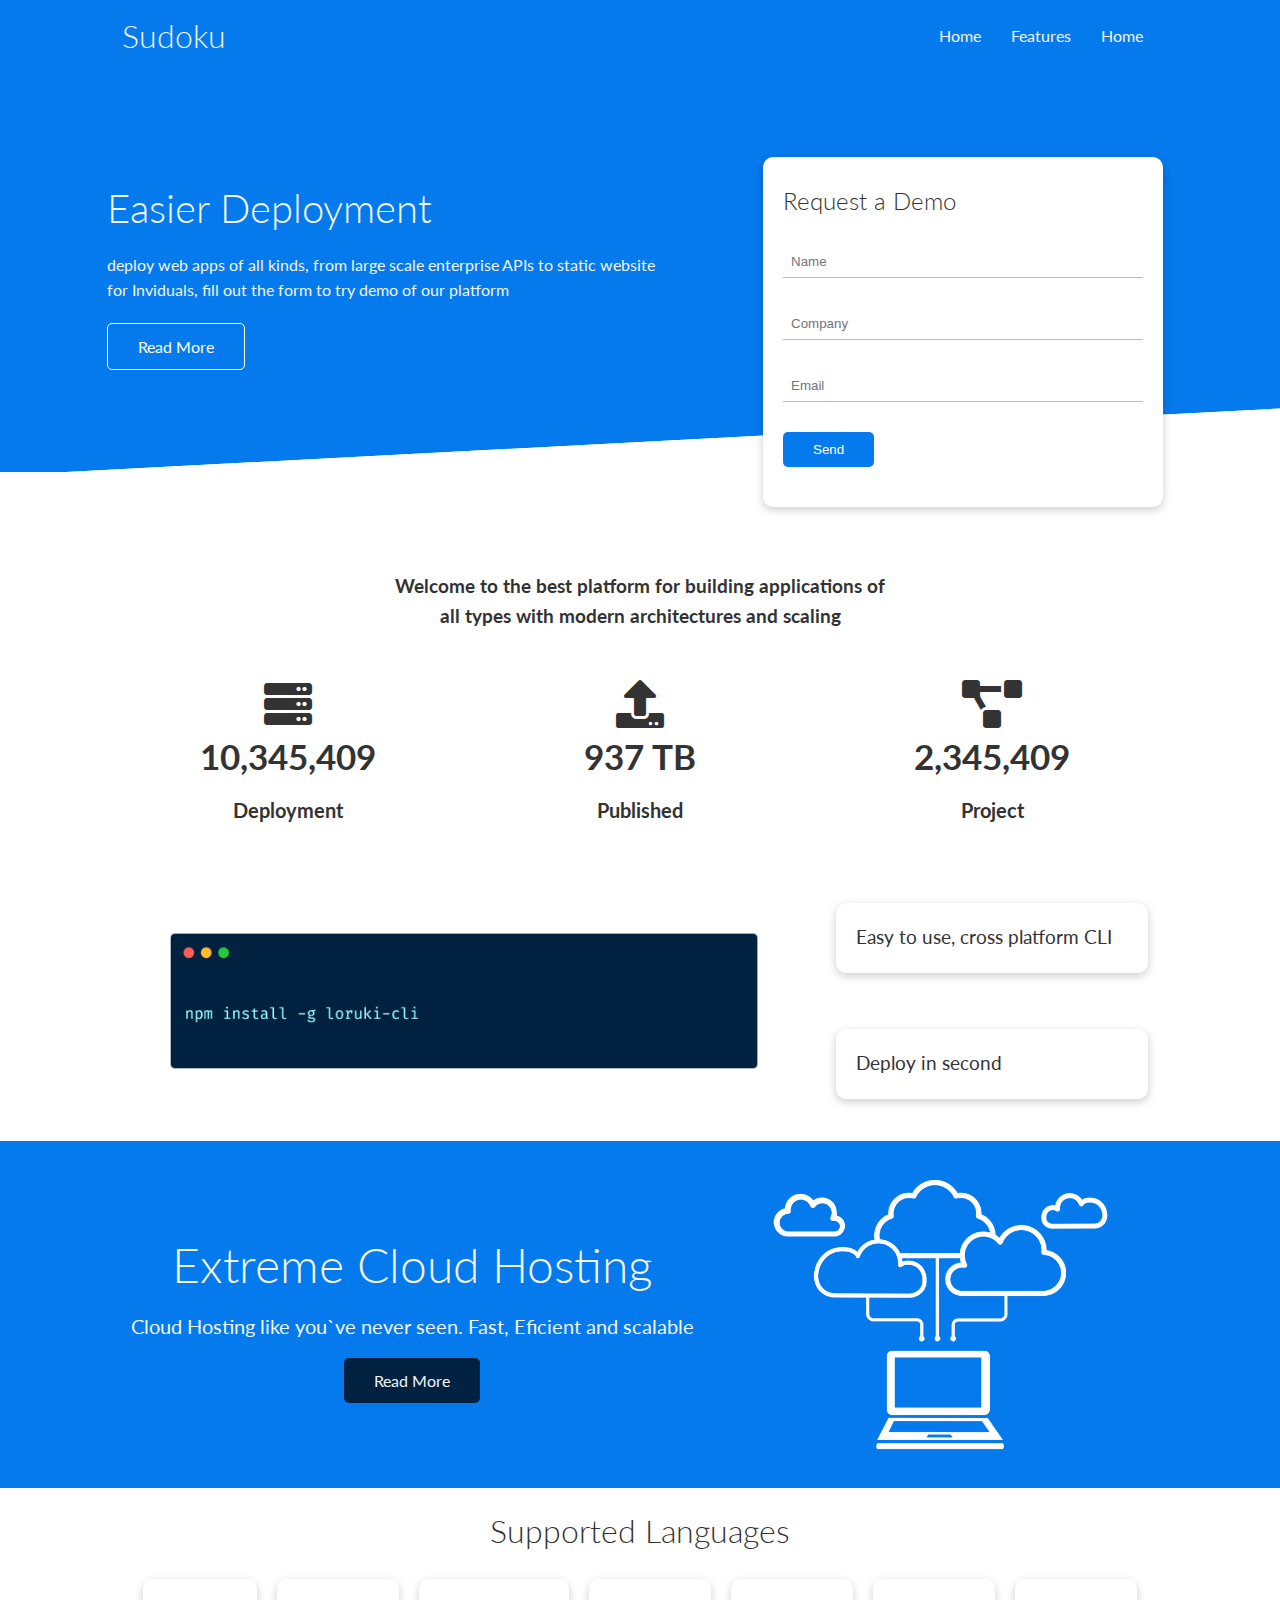
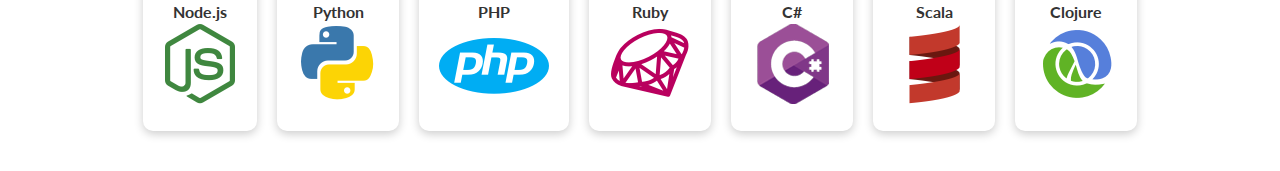
==== index.html @ 8d65966e "first commit" ====
<!DOCTYPE html>
<html lang="en">

<head>
  <meta charset="UTF-8">
  <meta name="viewport" content="width=device-width, initial-scale=1.0">
  <title>Traversy</title>
  <link rel="stylesheet" href="https://cdnjs.cloudflare.com/ajax/libs/font-awesome/5.15.1/css/all.min.css" />
  <link rel="stylesheet" href="css/style.css">
</head>

<body>
  <!-- HEADER -->
  <div class="navbar">
    <div class="container flex">
      <h1 class="header-logo">Sudoku</h1>
      <!-- navbar -->
      <nav>
        <ul class="menus flex">
          <li><a href="index.html">Home</a></li>
          <li><a href="features.html">Features</a></li>
          <li><a href="docs.html">Home</a></li>
        </ul>
      </nav>
      <!-- end navbar -->
    </div>
  </div>
  <!-- END HEADER -->

  <!-- SHOWCASE START -->
  <section id="showcase" class="showcase">
    <div class="container grid">
      <div class="showcase-text-wrap">
        <h1>Easier Deployment</h1>
        <p>deploy web apps of all kinds, from large scale enterprise APIs to static website for Inviduals, fill out the
          form to try demo of our platform</p>
        <!-- button -->
        <a href="features.html" class="btn btn-outline">Read More</a>
        <!-- end button -->
      </div>
      <div class="showcase-form card">
        <h2>Request a Demo</h2>
        <!-- form -->
        <form>
          <div class="form-control">
            <input type="text" name="name" placeholder="Name">
          </div>
          <div class="form-control">
            <input type="text" name="company" placeholder="Company">
          </div>
          <div class="form-control">
            <input type="email" name="email" placeholder="Email" required>
          </div>
          <!-- btn -->
          <input type="submit" value="Send" class="btn btn-pimary">
          <!-- end btn -->
        </form>
        <!-- end form -->
      </div>
    </div>
  </section>
  <!-- SHOWCASE END -->

  <!-- STATS -->
  <section class="stats" id="stats">
    <div class="container">
      <!--- my-1 = margin sumbu Y (vertical) -->
      <h3 class="stats-heading text-center my-1">
        Welcome to the best platform for building applications of
        all types with modern architectures and scaling
      </h3>

      <div class="grid grid-3 text-center my-4">
        <div>
          <i class="fas fa-server fa-3x"></i>
          <h3>10,345,409</h3>
          <p class="text-secondary">Deployment</p>
        </div>
        <div>
          <i class="fas fa-upload fa-3x"></i>
          <h3>937 TB</h3>
          <p class="text-secondary">Published</p>
        </div>
        <div>
          <i class="fas fa-project-diagram fa-3x"></i>
          <h3>2,345,409</h3>
          <p class="text-secondary">Project</p>
        </div>
      </div>
    </div>
  </section>
  <!-- END STATS -->

  <!-- CLI START -->
  <section id="cli" class="cli">
    <div class="container grid">
      <img src="images/cli.png" alt="cli">
      <div class="card">
        <h3>Easy to use, cross platform CLI</h3>
      </div>
      <div class="card">
        <h3>Deploy in second</h3>
      </div>
    </div>
  </section>
  <!-- END STATS -->

  <!-- START CLOUD -->
  <section class="cloud bg-primary my-2 py-2">
    <div class="container grid">
      <div class="text-center">
        <h2 class="lg">Extreme Cloud Hosting</h2>
        <p class="lead my-1">Cloud Hosting like you`ve never seen. Fast, Eficient and scalable</p>
        <a href="features.html" class="btn btn-dark">Read More</a>
      </div>
      <img src="images/cloud.png" alt="cloud">
    </div>
  </section>
  <!-- END CLOUD -->

  <!-- LANGUAGES -->
  <section class="languages">
    <h2 class="md text-center m-y2">
      Supported Languages
    </h2>
    <div class="container flex-center">
      <div class="card">
        <h4>Node.js</h4>
        <img src="images/logos/node.png" alt="node">
      </div>
      <div class="card">
        <h4>Python</h4>
        <img src="images/logos/python.png" alt="py">
      </div>
      <div class="card">
        <h4>PHP</h4>
        <img src="images/logos/php.png" alt="php">
      </div>
      <div class="card">
        <h4>Ruby</h4>
        <img src="images/logos/ruby.png" alt="rb">
      </div>
      <div class="card">
        <h4>C#</h4>
        <img src="images/logos/csharp.png" alt="c#">
      </div>
      <div class="card">
        <h4>Scala</h4>
        <img src="images/logos/scala.png" alt="sc">
      </div>
      <div class="card">
        <h4>Clojure</h4>
        <img src="images/logos/clojure.png" alt="cl">
      </div>
    </div>
  </section>
  <!-- END LANGUAGES -->

</body>

</html>
---- css/style.css ----
@import url("https://fonts.googleapis.com/css2?family=Lato:wght@300;700;900&display=swap");
.languages .card {
  text-align: center;
  margin: 18px 10px 40px;
}

.languages .flex {
  -ms-flex-wrap: wrap;
      flex-wrap: wrap;
  -webkit-box-pack: center;
      -ms-flex-pack: center;
          justify-content: center;
}

* {
  -webkit-box-sizing: border-box;
          box-sizing: border-box;
  padding: 0;
  margin: 0;
}

body {
  font-family: 'Lato', sans-serif;
  color: #333;
  line-height: 1.6;
}

ul {
  list-style-type: none;
}

a {
  text-decoration: none;
  color: #333;
}

h1, h2 {
  font-weight: 300;
  line-height: 1.2;
  margin: 10px 0;
}

p {
  margin: 10px 0;
}

img {
  width: 100%;
}

.btn {
  display: inline-block;
  padding: 10px 30px;
  cursor: pointer;
  background: #047aed;
  color: #fff;
  border: none;
  border-radius: 5px;
  -webkit-transition: 0.5s;
  transition: 0.5s;
}

.btn:hover {
  -webkit-transform: scale(0.88);
          transform: scale(0.88);
}

.btn-outline {
  background-color: transparent;
  border: #fff solid 1px;
}

.bg-primary, .btn-primary {
  background-color: #047aed;
  color: #f4f4f4;
}

.bg-secondary, .btn-secondary {
  background-color: #1c3fa8;
  color: #f4f4f4;
}

.bg-dark, .btn-dark {
  background-color: #002240;
  color: #f4f4f4;
}

.container {
  overflow: auto;
  max-width: 1100px;
  margin: 0 auto;
  padding: 0 2rem;
}

.card {
  color: #333;
  background-color: #ffff;
  border-radius: 10px;
  -webkit-box-shadow: 0 3px 10px rgba(0, 0, 0, 0.2);
          box-shadow: 0 3px 10px rgba(0, 0, 0, 0.2);
  padding: 20px;
  margin: 10px;
}

.flex {
  display: -webkit-box;
  display: -ms-flexbox;
  display: flex;
  -webkit-box-align: center;
      -ms-flex-align: center;
          align-items: center;
  -webkit-box-pack: justify;
      -ms-flex-pack: justify;
          justify-content: space-between;
  height: 100%;
}

.flex-center {
  display: -webkit-box;
  display: -ms-flexbox;
  display: flex;
  -webkit-box-align: center;
      -ms-flex-align: center;
          align-items: center;
  -webkit-box-pack: center;
      -ms-flex-pack: center;
          justify-content: center;
  height: 100%;
  -ms-flex-wrap: wrap;
      flex-wrap: wrap;
}

.grid {
  display: -ms-grid;
  display: grid;
  -ms-grid-columns: (1fr)[2];
      grid-template-columns: repeat(2, 1fr);
  gap: 20px;
  -webkit-box-pack: center;
      -ms-flex-pack: center;
          justify-content: center;
  -webkit-box-align: center;
      -ms-flex-align: center;
          align-items: center;
  height: 100%;
}

.grid-3 {
  -ms-grid-columns: (1fr)[3];
      grid-template-columns: repeat(3, 1fr);
}

.text-center {
  text-align: center;
}

.m-1 {
  margin: 1rem;
}

.m-2 {
  margin: 1.5rem;
}

.m-3 {
  margin: 2rem;
}

.m-4 {
  margin: 3rem;
}

.m-5 {
  margin: 4rem;
}

.my-1 {
  margin: 1rem 0;
}

.my-2 {
  margin: 1.5rem 0;
}

.my-3 {
  margin: 2rem 0;
}

.my-4 {
  margin: 3rem 0;
}

.my-5 {
  margin: 4rem 0;
}

.p-1 {
  padding: 1rem;
}

.p-2 {
  padding: 1.5rem;
}

.p-3 {
  padding: 2rem;
}

.p-4 {
  padding: 3rem;
}

.p-5 {
  padding: 4rem;
}

.py-1 {
  padding: 1rem 0;
}

.py-2 {
  padding: 1.5rem 0;
}

.py-3 {
  padding: 2rem 0;
}

.py-4 {
  padding: 3rem 0;
}

.py-5 {
  padding: 4rem 0;
}

.xl {
  font-size: 4rem;
}

.lg {
  font-size: 3rem;
}

.md {
  font-size: 2rem;
}

.lead {
  font-size: 20px;
}

.sm {
  font-size: 1rem;
}

.navbar {
  background: #047aed;
  color: #f4f4f4;
  height: 4.5rem;
}

.navbar .container {
  overflow: auto;
  max-width: 1100px;
  margin: 0 auto;
  padding: 0 2rem;
}

.navbar .container nav .menus a {
  color: #f4f4f4;
  padding: 10px;
  height: 100%;
  margin: 0 5px;
}

.navbar .container nav .menus a:hover {
  border-bottom: 1px solid #f4f4f4;
}

.showcase {
  height: 400px;
  background-color: #047aed;
  color: #f4f4f4;
  position: relative;
}

.showcase .container {
  overflow: auto;
  max-width: 1100px;
  margin: 0 auto;
  padding: 0 2rem;
}

.showcase .container .showcase-text-wrap h1 {
  font-size: 40px;
}

.showcase .container .showcase-text-wrap p {
  margin: 20px 0;
}

.showcase .showcase-form {
  position: relative;
  height: 350px;
  width: 400px;
  top: 60px;
  padding: 40px;
  -ms-grid-column-align: end;
      justify-self: end;
  z-index: 100;
}

.showcase .showcase-form .form-control {
  margin: 30px 0;
}

.showcase .showcase-form .form-control input[type="text"], .showcase .showcase-form .form-control input[type="email"] {
  border: 0;
  border-bottom: 1px solid #b4becb;
  width: 100%;
  padding: 0.5rem;
}

.showcase .showcase-form .form-control input[type="text"]:focus, .showcase .showcase-form .form-control input[type="email"]:focus {
  outline: none;
}

.showcase .card {
  color: #333;
  background-color: #ffff;
  border-radius: 10px;
  -webkit-box-shadow: 0 3px 10px rgba(0, 0, 0, 0.2);
          box-shadow: 0 3px 10px rgba(0, 0, 0, 0.2);
  padding: 20px;
  margin: 10px;
}

.showcase .grid {
  display: -ms-grid;
  display: grid;
  -ms-grid-columns: (1fr)[2];
      grid-template-columns: repeat(2, 1fr);
  gap: 20px;
  -webkit-box-pack: center;
      -ms-flex-pack: center;
          justify-content: center;
  -webkit-box-align: center;
      -ms-flex-align: center;
          align-items: center;
  height: 100%;
  -ms-grid-columns: 55% 45%;
      grid-template-columns: 55% 45%;
  gap: 30px;
  overflow: visible;
}

.showcase::before, .showcase::after {
  content: "";
  position: absolute;
  height: 100px;
  bottom: -70px;
  right: 0;
  left: 0;
  background-color: #fff;
  transform: skewY(-3deg);
  -webkit-transform: skewY(-3deg);
  -ms-transform: skewY(-3deg);
}

.stats {
  padding-top: 100px;
}

.stats .container .stats-heading {
  max-width: 500px;
  margin: auto;
}

.stats .container .grid h3 {
  font-size: 35px;
}

.stats .container .grid p {
  font-size: 20px;
  font-weight: bold;
}

.cli .grid {
  -ms-grid-columns: (1fr)[3];
      grid-template-columns: repeat(3, 1fr);
  -ms-grid-rows: (1fr)[2];
      grid-template-rows: repeat(2, 1fr);
}

.cli .grid > *:first-child {
  -ms-grid-column: 1;
  -ms-grid-column-span: 2;
  grid-column: 1/span 2;
  -ms-grid-row: 1;
  -ms-grid-row-span: 2;
  grid-row: 1/ span 2;
}

.cli .grid .card h3 {
  font-weight: 400;
}

.cloud .grid {
  -ms-grid-columns: 4fr 3fr;
      grid-template-columns: 4fr 3fr;
}
/*# sourceMappingURL=style.css.map */
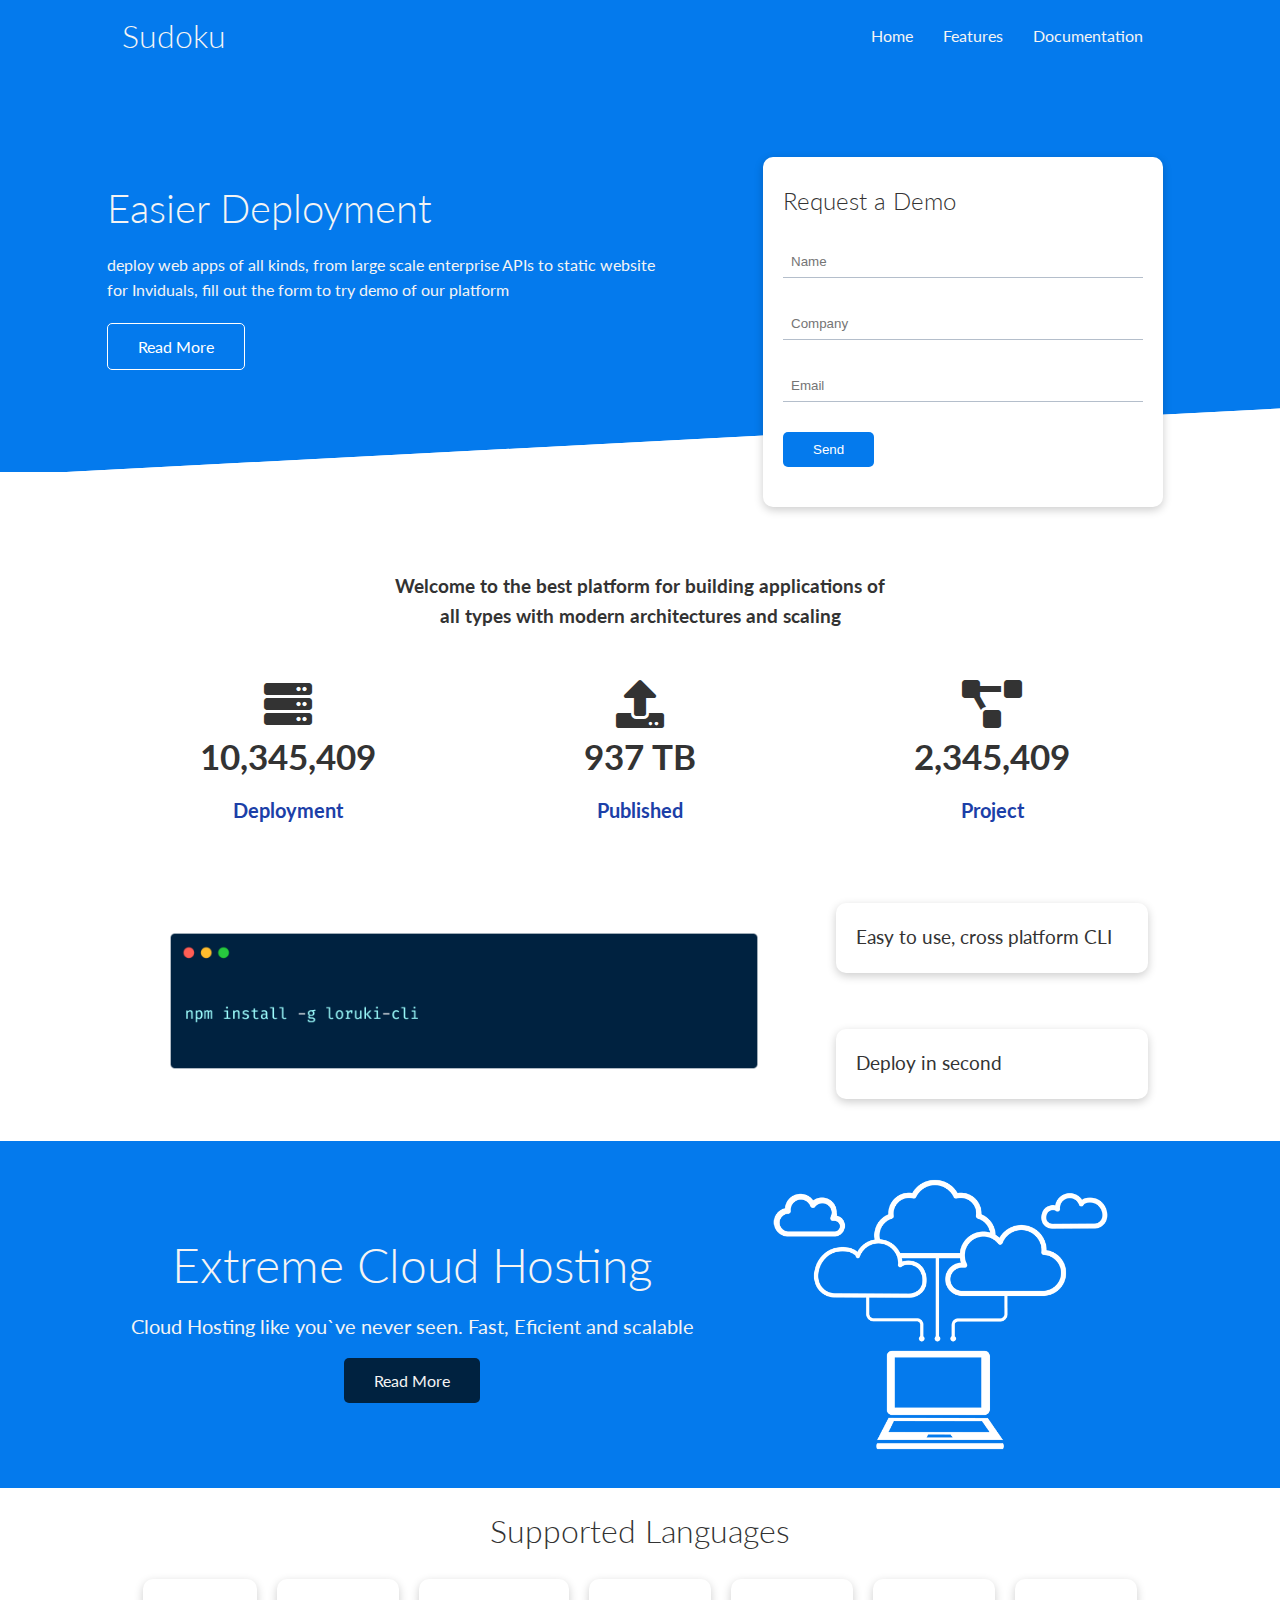
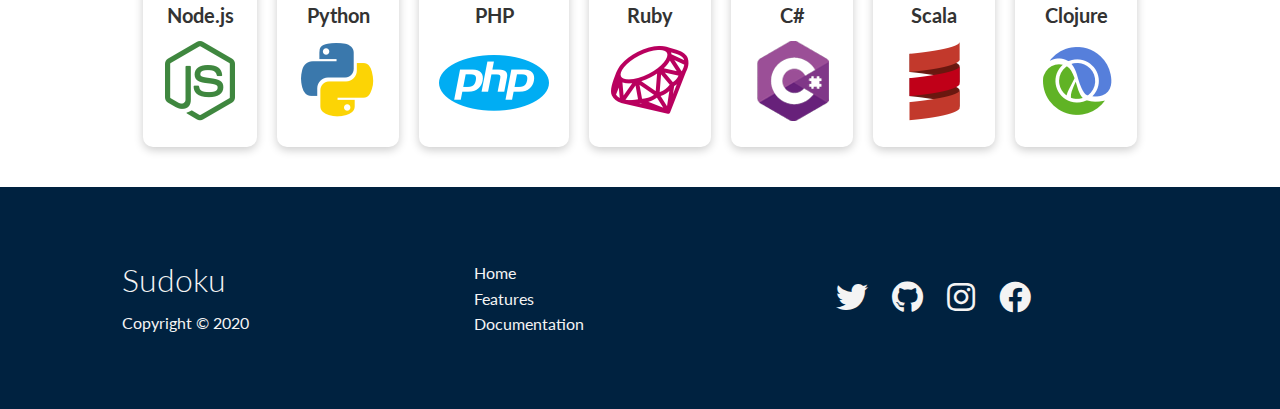
==== commit 23729aab: "add animation" ====
--- a/index.html
+++ b/index.html
@@ -19,7 +19,7 @@
         <ul class="menus flex">
           <li><a href="index.html">Home</a></li>
           <li><a href="features.html">Features</a></li>
-          <li><a href="docs.html">Home</a></li>
+          <li><a href="docs.html">Documentation</a></li>
         </ul>
       </nav>
       <!-- end navbar -->
@@ -156,6 +156,30 @@
   </section>
   <!-- END LANGUAGES -->
 
+  <!-- FOOTER START -->
+  <footer class="footer bg-dark py-5">
+    <div class="container grid grid-3">
+      <div>
+        <h1>Sudoku</h1>
+        <p>Copyright &copy; 2020</p>
+      </div>
+      <nav>
+        <ul>
+          <li><a href="index.html">Home</a></li>
+          <li><a href="features.html">Features</a></li>
+          <li><a href="docs.html">Documentation</a></li>
+        </ul>
+      </nav>
+      <div class="social">
+        <a href="#"><i class="fab fa-twitter fa-2x"></i></a>
+        <a href="#"><i class="fab fa-github fa-2x"></i></a>
+        <a href="#"><i class="fab fa-instagram fa-2x"></i></a>
+        <a href="#"><i class="fab fa-facebook fa-2x"></i></a>
+      </div>
+    </div>
+  </footer>
+  <!-- END FOOTER -->
+
 </body>
 
 </html>--- a/css/style.css
+++ b/css/style.css
@@ -1,17 +1,4 @@
 @import url("https://fonts.googleapis.com/css2?family=Lato:wght@300;700;900&display=swap");
-.languages .card {
-  text-align: center;
-  margin: 18px 10px 40px;
-}
-
-.languages .flex {
-  -ms-flex-wrap: wrap;
-      flex-wrap: wrap;
-  -webkit-box-pack: center;
-      -ms-flex-pack: center;
-          justify-content: center;
-}
-
 * {
   -webkit-box-sizing: border-box;
           box-sizing: border-box;
@@ -85,6 +72,36 @@
   color: #f4f4f4;
 }
 
+.bg-light, .btn-light {
+  background-color: #f4f4f4;
+  color: #002240;
+}
+
+.bg-primary a,
+.btn-primary a,
+.bg-secondary a,
+.btn-secondary a,
+.bg-dark a,
+.btn-dark a {
+  color: #f4f4f4;
+}
+
+.text-primary {
+  color: #047aed;
+}
+
+.text-secondary {
+  color: #1c3fa8;
+}
+
+.text-dark {
+  color: #002240;
+}
+
+.text-light {
+  color: #f4f4f4;
+}
+
 .container {
   overflow: auto;
   max-width: 1100px;
@@ -94,7 +111,6 @@
 
 .card {
   color: #333;
-  background-color: #ffff;
   border-radius: 10px;
   -webkit-box-shadow: 0 3px 10px rgba(0, 0, 0, 0.2);
           box-shadow: 0 3px 10px rgba(0, 0, 0, 0.2);
@@ -130,6 +146,19 @@
       flex-wrap: wrap;
 }
 
+.flex-start {
+  display: -webkit-box;
+  display: -ms-flexbox;
+  display: flex;
+  -webkit-box-align: center;
+      -ms-flex-align: center;
+          align-items: center;
+  -webkit-box-pack: start;
+      -ms-flex-pack: start;
+          justify-content: flex-start;
+  height: 100%;
+}
+
 .grid {
   display: -ms-grid;
   display: grid;
@@ -254,6 +283,31 @@
   font-size: 1rem;
 }
 
+.alert {
+  background-color: #f4f4f4;
+  padding: 10px 20px;
+  font-weight: bold;
+  margin: 15px 0;
+}
+
+.alert i {
+  margin-right: 10px;
+}
+
+.alert-success {
+  background-color: #5cb85c;
+  color: #f4f4f4;
+}
+
+.alert-warning {
+  background-color: yellow;
+}
+
+.alert-error {
+  background-color: #d9534f;
+  color: #f4f4f4;
+}
+
 .navbar {
   background: #047aed;
   color: #f4f4f4;
@@ -292,6 +346,11 @@
   padding: 0 2rem;
 }
 
+.showcase .container .showcase-text-wrap {
+  -webkit-animation: ease-in slideInFromLeft 1s;
+          animation: ease-in slideInFromLeft 1s;
+}
+
 .showcase .container .showcase-text-wrap h1 {
   font-size: 40px;
 }
@@ -301,6 +360,8 @@
 }
 
 .showcase .showcase-form {
+  -webkit-animation: ease-in slideInFromRight 1s;
+          animation: ease-in slideInFromRight 1s;
   position: relative;
   height: 350px;
   width: 400px;
@@ -369,6 +430,8 @@
 }
 
 .stats {
+  -webkit-animation: ease-in slideInFromBottom 1s;
+          animation: ease-in slideInFromBottom 1s;
   padding-top: 100px;
 }
 
@@ -410,4 +473,265 @@
   -ms-grid-columns: 4fr 3fr;
       grid-template-columns: 4fr 3fr;
 }
+
+.languages .card {
+  text-align: center;
+  margin: 18px 10px 40px;
+  -webkit-transition: 0.2s ease-in;
+  transition: 0.2s ease-in;
+}
+
+.languages .card h4 {
+  font-size: 20px;
+  margin-bottom: 10px;
+}
+
+.languages .card:hover {
+  -webkit-transform: translateY(-15px);
+          transform: translateY(-15px);
+}
+
+.languages .flex {
+  -ms-flex-wrap: wrap;
+      flex-wrap: wrap;
+  -webkit-box-pack: center;
+      -ms-flex-pack: center;
+          justify-content: center;
+}
+
+.footer .container .social a {
+  margin: 0 10px;
+}
+
+.features-head img {
+  width: 200px;
+  -ms-grid-column-align: end;
+      justify-self: end;
+}
+
+.features-sub-head img {
+  width: 250px;
+  -ms-grid-column-align: end;
+      justify-self: end;
+}
+
+.features-main .container .card i {
+  margin-right: 20px;
+}
+
+.features-main .grid {
+  padding: 30px;
+}
+
+.features-main .grid > *:first-child {
+  -ms-grid-column: 1;
+  -ms-grid-column-span: 3;
+  grid-column: 1/4;
+}
+
+.features-main .grid > *:nth-child(2) {
+  -ms-grid-column: 1;
+  -ms-grid-column-span: 2;
+  grid-column: 1/3;
+}
+
+.docs-main h3 {
+  margin: 20px 0;
+}
+
+.docs-main .grid {
+  -ms-grid-columns: 1fr 2fr;
+      grid-template-columns: 1fr 2fr;
+  -webkit-box-align: start;
+      -ms-flex-align: start;
+          align-items: flex-start;
+}
+
+.docs-main .grid > :first-child li {
+  font-size: 17px;
+  line-height: 2;
+  border-bottom: #d1cdcd solid 1px;
+}
+
+.docs-main a:hover {
+  font-weight: 700;
+}
+
+.docs-main pre {
+  background-color: #333;
+  padding: 10px;
+  color: #f4f4f4;
+}
+
+@media (max-width: 768px) {
+  .grid,
+  .showcase .grid,
+  .stats .grid,
+  .cli .grid,
+  .cloud .grid,
+  .docs-main .grid {
+    -ms-grid-columns: 1fr;
+        grid-template-columns: 1fr;
+    -ms-grid-rows: 1;
+        grid-template-rows: 1;
+  }
+  .showcase {
+    height: auto;
+  }
+  .showcase .showcase-text-wrap {
+    -webkit-animation: ease-in slideInFromBottom 1s;
+            animation: ease-in slideInFromBottom 1s;
+    text-align: center;
+    margin-top: 40px;
+  }
+  .showcase .showcase-form {
+    -ms-grid-column-align: center;
+        justify-self: center;
+    margin: auto;
+    margin-bottom: 40px;
+  }
+  .cli .grid > *:first-child {
+    -ms-grid-column: 1;
+    grid-column: 1;
+  }
+  .features-head .grid, .features-sub-head .grid {
+    text-align: center;
+    -webkit-box-pack: center;
+        -ms-flex-pack: center;
+            justify-content: center;
+  }
+  .features-head .grid img, .features-sub-head .grid img {
+    -ms-grid-column-align: center;
+        justify-self: center;
+  }
+  .features-main .grid {
+    -ms-grid-columns: 1fr;
+        grid-template-columns: 1fr;
+  }
+  .features-main .grid > *:first-child {
+    -ms-grid-column: 1;
+    grid-column: 1;
+  }
+  .features-main .grid > *:nth-child(2) {
+    -ms-grid-column: 1;
+    grid-column: 1;
+  }
+  .features-main .card {
+    -webkit-box-orient: vertical;
+    -webkit-box-direction: normal;
+        -ms-flex-direction: column;
+            flex-direction: column;
+    text-align: center;
+  }
+}
+
+@media (max-width: 500px) {
+  .navbar {
+    height: 110px;
+  }
+  .navbar ul {
+    padding: 10px;
+    background-color: rgba(0, 0, 0, 0.1);
+  }
+  .navbar .flex {
+    -webkit-box-orient: vertical;
+    -webkit-box-direction: normal;
+        -ms-flex-direction: column;
+            flex-direction: column;
+  }
+  .navbar .flex .menus {
+    -webkit-box-orient: horizontal;
+    -webkit-box-direction: normal;
+        -ms-flex-direction: row;
+            flex-direction: row;
+  }
+}
+
+@-webkit-keyframes slideInFromLeft {
+  0% {
+    -webkit-transform: translateX(-100%);
+            transform: translateX(-100%);
+  }
+  100% {
+    -webkit-transform: translateX(0);
+            transform: translateX(0);
+  }
+}
+
+@keyframes slideInFromLeft {
+  0% {
+    -webkit-transform: translateX(-100%);
+            transform: translateX(-100%);
+  }
+  100% {
+    -webkit-transform: translateX(0);
+            transform: translateX(0);
+  }
+}
+
+@-webkit-keyframes slideInFromRight {
+  0% {
+    -webkit-transform: translateX(100%);
+            transform: translateX(100%);
+  }
+  100% {
+    -webkit-transform: translateX(0);
+            transform: translateX(0);
+  }
+}
+
+@keyframes slideInFromRight {
+  0% {
+    -webkit-transform: translateX(100%);
+            transform: translateX(100%);
+  }
+  100% {
+    -webkit-transform: translateX(0);
+            transform: translateX(0);
+  }
+}
+
+@-webkit-keyframes slideInFromTop {
+  0% {
+    -webkit-transform: translateY(-100%);
+            transform: translateY(-100%);
+  }
+  100% {
+    -webkit-transform: translateX(0);
+            transform: translateX(0);
+  }
+}
+
+@keyframes slideInFromTop {
+  0% {
+    -webkit-transform: translateY(-100%);
+            transform: translateY(-100%);
+  }
+  100% {
+    -webkit-transform: translateX(0);
+            transform: translateX(0);
+  }
+}
+
+@-webkit-keyframes slideInFromBottom {
+  0% {
+    -webkit-transform: translateY(100%);
+            transform: translateY(100%);
+  }
+  100% {
+    -webkit-transform: translateX(0);
+            transform: translateX(0);
+  }
+}
+
+@keyframes slideInFromBottom {
+  0% {
+    -webkit-transform: translateY(100%);
+            transform: translateY(100%);
+  }
+  100% {
+    -webkit-transform: translateX(0);
+            transform: translateX(0);
+  }
+}
 /*# sourceMappingURL=style.css.map */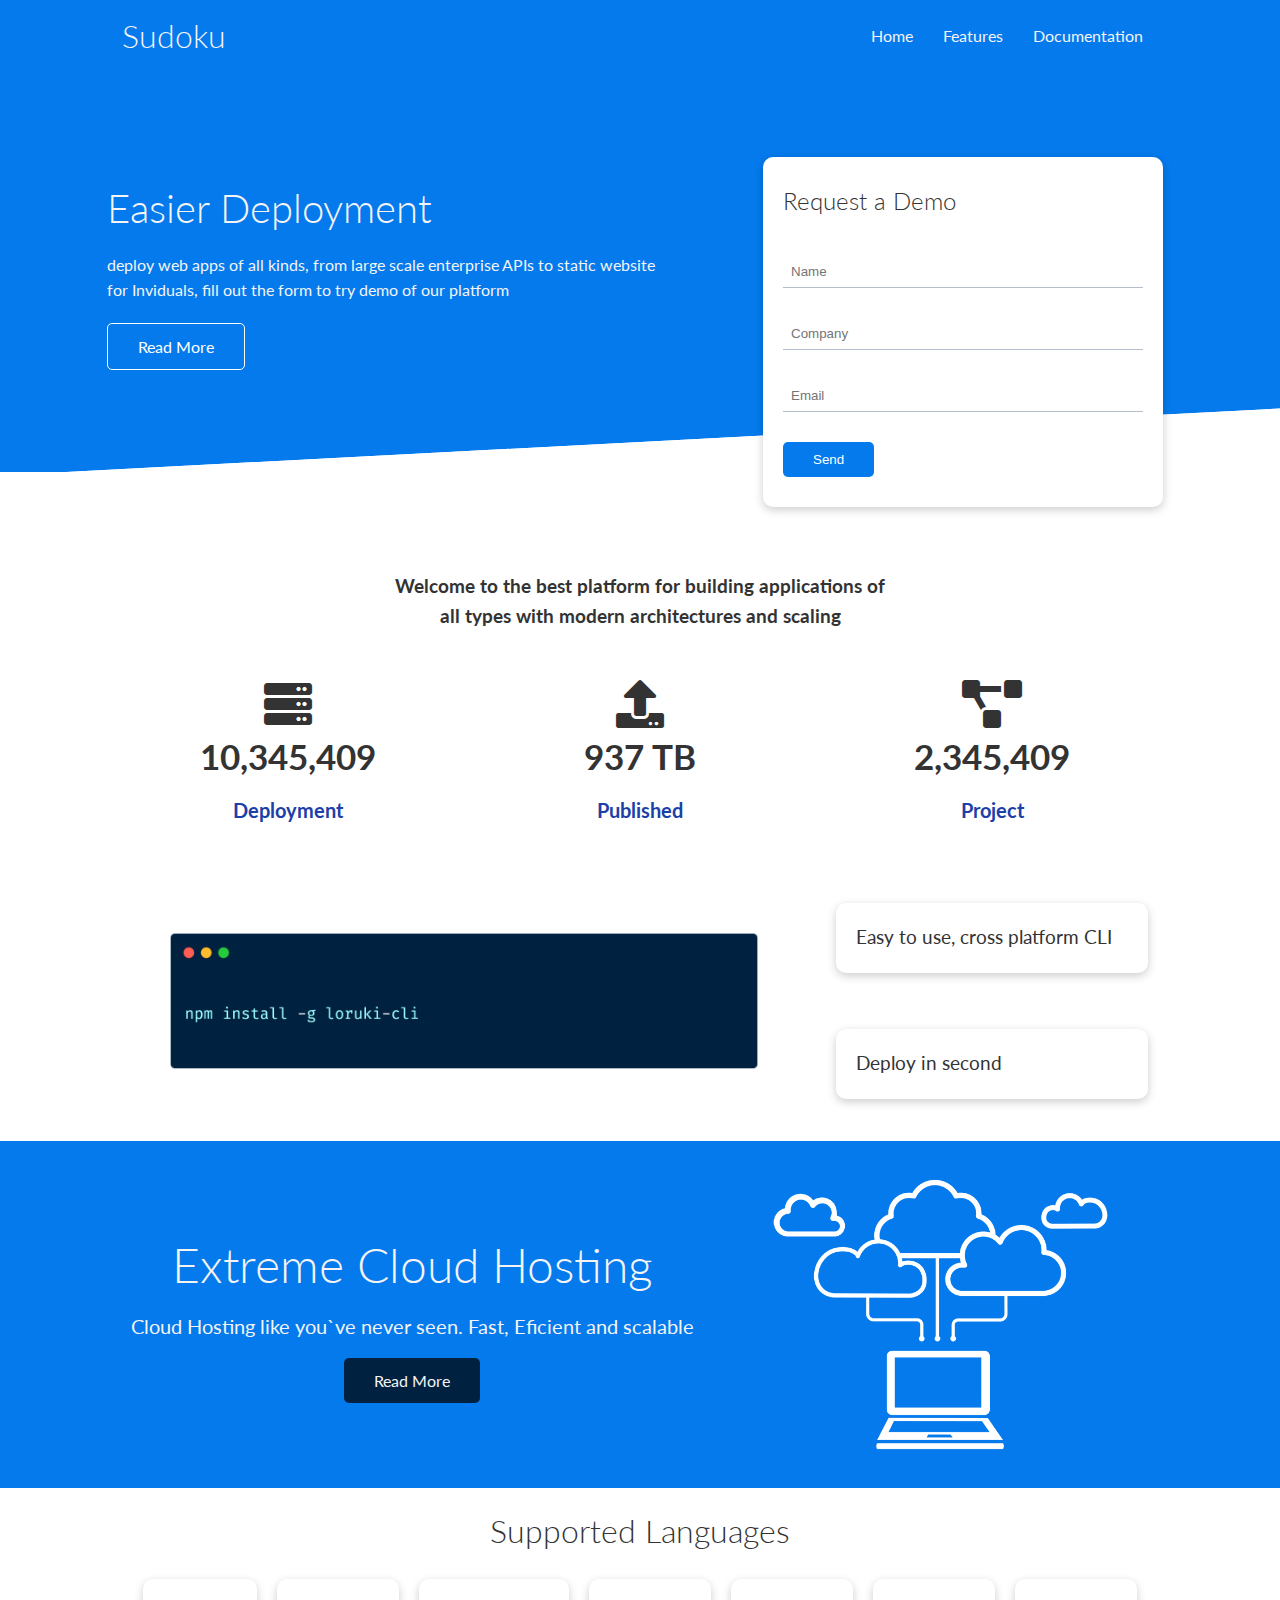
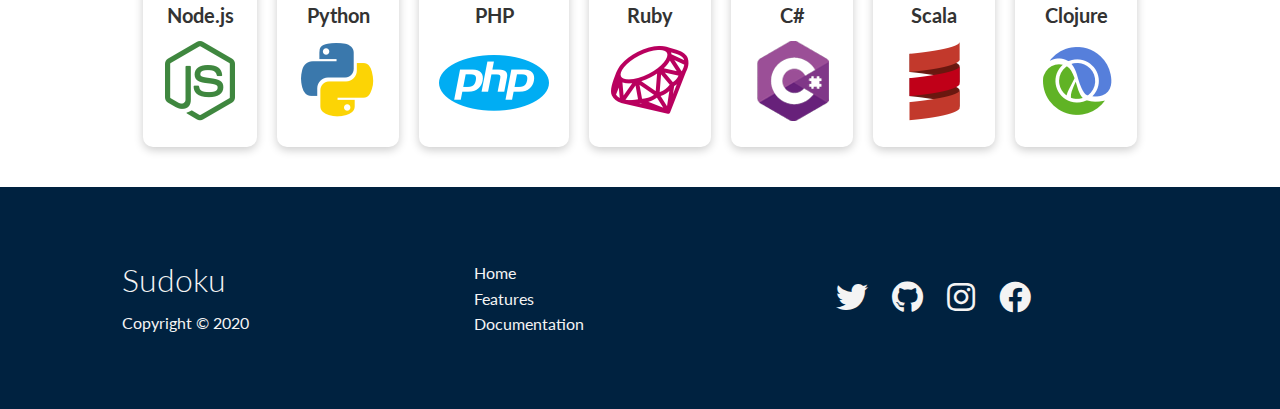
==== commit a54905cd: "add something in netlify" ====
--- a/index.html
+++ b/index.html
@@ -41,7 +41,11 @@
       <div class="showcase-form card">
         <h2>Request a Demo</h2>
         <!-- form -->
-        <form>
+        <form name="contact" method="POST" netlify-honeypot="bot-field" data-netlify="true">
+          <input type="hidden" name="form-name" value="contact">
+          <p class="hidden">
+            <label>Don’t fill this out if you’re human: <input name="bot-field" /></label>
+          </p>
           <div class="form-control">
             <input type="text" name="name" placeholder="Name">
           </div>
--- a/css/style.css
+++ b/css/style.css
@@ -370,6 +370,11 @@
   -ms-grid-column-align: end;
       justify-self: end;
   z-index: 100;
+}
+
+.showcase .showcase-form .hidden {
+  visibility: hidden;
+  height: 0;
 }
 
 .showcase .showcase-form .form-control {
@@ -563,6 +568,94 @@
   color: #f4f4f4;
 }
 
+@-webkit-keyframes slideInFromLeft {
+  0% {
+    -webkit-transform: translateX(-100%);
+            transform: translateX(-100%);
+  }
+  100% {
+    -webkit-transform: translateX(0);
+            transform: translateX(0);
+  }
+}
+
+@keyframes slideInFromLeft {
+  0% {
+    -webkit-transform: translateX(-100%);
+            transform: translateX(-100%);
+  }
+  100% {
+    -webkit-transform: translateX(0);
+            transform: translateX(0);
+  }
+}
+
+@-webkit-keyframes slideInFromRight {
+  0% {
+    -webkit-transform: translateX(100%);
+            transform: translateX(100%);
+  }
+  100% {
+    -webkit-transform: translateX(0);
+            transform: translateX(0);
+  }
+}
+
+@keyframes slideInFromRight {
+  0% {
+    -webkit-transform: translateX(100%);
+            transform: translateX(100%);
+  }
+  100% {
+    -webkit-transform: translateX(0);
+            transform: translateX(0);
+  }
+}
+
+@-webkit-keyframes slideInFromTop {
+  0% {
+    -webkit-transform: translateY(-100%);
+            transform: translateY(-100%);
+  }
+  100% {
+    -webkit-transform: translateX(0);
+            transform: translateX(0);
+  }
+}
+
+@keyframes slideInFromTop {
+  0% {
+    -webkit-transform: translateY(-100%);
+            transform: translateY(-100%);
+  }
+  100% {
+    -webkit-transform: translateX(0);
+            transform: translateX(0);
+  }
+}
+
+@-webkit-keyframes slideInFromBottom {
+  0% {
+    -webkit-transform: translateY(100%);
+            transform: translateY(100%);
+  }
+  100% {
+    -webkit-transform: translateX(0);
+            transform: translateX(0);
+  }
+}
+
+@keyframes slideInFromBottom {
+  0% {
+    -webkit-transform: translateY(100%);
+            transform: translateY(100%);
+  }
+  100% {
+    -webkit-transform: translateX(0);
+            transform: translateX(0);
+  }
+}
+
 @media (max-width: 768px) {
   .grid,
   .showcase .grid,
@@ -646,92 +739,4 @@
             flex-direction: row;
   }
 }
-
-@-webkit-keyframes slideInFromLeft {
-  0% {
-    -webkit-transform: translateX(-100%);
-            transform: translateX(-100%);
-  }
-  100% {
-    -webkit-transform: translateX(0);
-            transform: translateX(0);
-  }
-}
-
-@keyframes slideInFromLeft {
-  0% {
-    -webkit-transform: translateX(-100%);
-            transform: translateX(-100%);
-  }
-  100% {
-    -webkit-transform: translateX(0);
-            transform: translateX(0);
-  }
-}
-
-@-webkit-keyframes slideInFromRight {
-  0% {
-    -webkit-transform: translateX(100%);
-            transform: translateX(100%);
-  }
-  100% {
-    -webkit-transform: translateX(0);
-            transform: translateX(0);
-  }
-}
-
-@keyframes slideInFromRight {
-  0% {
-    -webkit-transform: translateX(100%);
-            transform: translateX(100%);
-  }
-  100% {
-    -webkit-transform: translateX(0);
-            transform: translateX(0);
-  }
-}
-
-@-webkit-keyframes slideInFromTop {
-  0% {
-    -webkit-transform: translateY(-100%);
-            transform: translateY(-100%);
-  }
-  100% {
-    -webkit-transform: translateX(0);
-            transform: translateX(0);
-  }
-}
-
-@keyframes slideInFromTop {
-  0% {
-    -webkit-transform: translateY(-100%);
-            transform: translateY(-100%);
-  }
-  100% {
-    -webkit-transform: translateX(0);
-            transform: translateX(0);
-  }
-}
-
-@-webkit-keyframes slideInFromBottom {
-  0% {
-    -webkit-transform: translateY(100%);
-            transform: translateY(100%);
-  }
-  100% {
-    -webkit-transform: translateX(0);
-            transform: translateX(0);
-  }
-}
-
-@keyframes slideInFromBottom {
-  0% {
-    -webkit-transform: translateY(100%);
-            transform: translateY(100%);
-  }
-  100% {
-    -webkit-transform: translateX(0);
-            transform: translateX(0);
-  }
-}
 /*# sourceMappingURL=style.css.map */